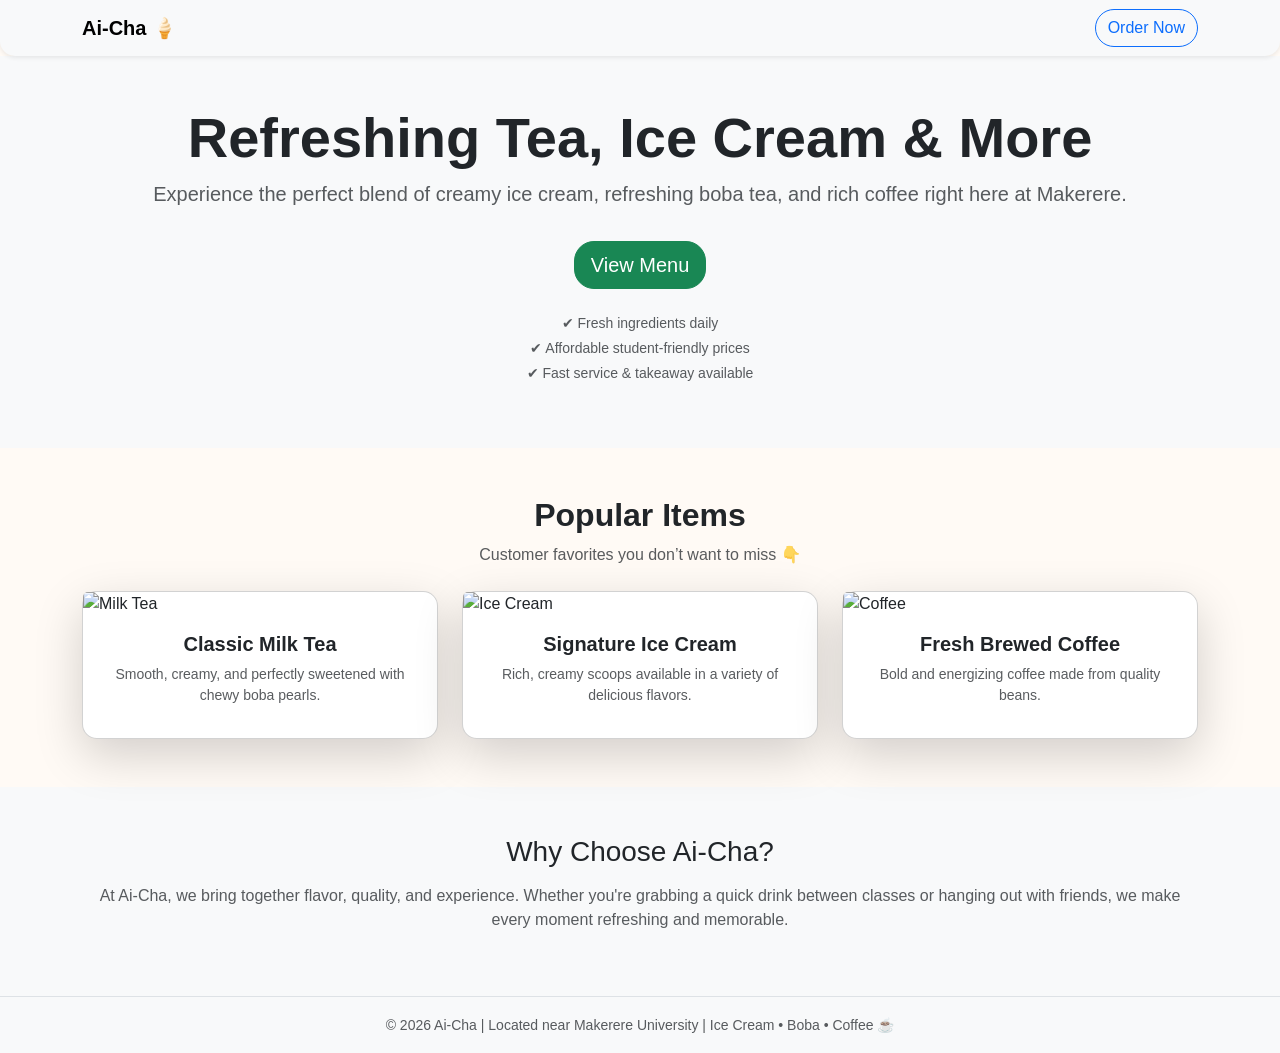
==== index.html @ c7e7890a "Update index.html added more information" ====
<!DOCTYPE html>
<html lang="en">
<head>
    <meta charset="UTF-8">
    <meta name="viewport" content="width=device-width, initial-scale=1.0">
    <title>Ai-Cha | Ice Cream • Boba • Coffee</title>

    <!-- Bootstrap CSS -->
    <link href="https://cdn.jsdelivr.net/npm/bootstrap@5.3.0/dist/css/bootstrap.min.css" rel="stylesheet">
    
    <!-- Custom CSS -->
    <link rel="stylesheet" href="css/styles.css">
</head>

<body>

<!-- Navbar -->
<nav class="navbar navbar-expand-lg navbar-light bg-light shadow-sm">
  <div class="container">
    <a class="navbar-brand fw-bold">Ai-Cha 🍦</a>
    <a href="menu.html" class="btn btn-outline-primary">Order Now</a>
  </div>
</nav>

<!-- Hero Section -->
<section class="text-center p-5 bg-light">
    <h1 class="display-4 fw-bold">Refreshing Tea, Ice Cream & More</h1>
    <p class="lead text-muted">
        Experience the perfect blend of creamy ice cream, refreshing boba tea, 
        and rich coffee right here at Makerere.
    </p>
    <a href="menu.html" class="btn btn-success btn-lg mt-3">View Menu</a>

    <!-- Extra Info -->
    <div class="mt-4 text-muted small">
        <p class="mb-1">✔ Fresh ingredients daily</p>
        <p class="mb-1">✔ Affordable student-friendly prices</p>
        <p>✔ Fast service & takeaway available</p>
    </div>
</section>

<!-- Featured Section -->
<section class="container py-5">
    <h2 class="text-center mb-2">Popular Items</h2>
    <p class="text-center text-muted mb-4">
        Customer favorites you don’t want to miss 👇
    </p>

    <div class="row g-4">

        <!-- Milk Tea -->
        <div class="col-md-4">
            <div class="card shadow-lg h-100">
                <img src="" class="card-img-top" alt="Milk Tea">
                <div class="card-body text-center">
                    <h5 class="fw-bold">Classic Milk Tea</h5>
                    <p class="text-muted small">
                        Smooth, creamy, and perfectly sweetened with chewy boba pearls.
                    </p>
                </div>
            </div>
        </div>

        <!-- Ice Cream -->
        <div class="col-md-4">
            <div class="card shadow-lg h-100">
                <img src="" class="card-img-top" alt="Ice Cream">
                <div class="card-body text-center">
                    <h5 class="fw-bold">Signature Ice Cream</h5>
                    <p class="text-muted small">
                        Rich, creamy scoops available in a variety of delicious flavors.
                    </p>
                </div>
            </div>
        </div>

        <!-- Coffee (NEW but keeps structure intact) -->
        <div class="col-md-4">
            <div class="card shadow-lg h-100">
                <img src="" class="card-img-top" alt="Coffee">
                <div class="card-body text-center">
                    <h5 class="fw-bold">Fresh Brewed Coffee</h5>
                    <p class="text-muted small">
                        Bold and energizing coffee made from quality beans.
                    </p>
                </div>
            </div>
        </div>

    </div>
</section>

<!-- About Section -->
<section class="bg-light py-5">
    <div class="container text-center">
        <h3 class="mb-3">Why Choose Ai-Cha?</h3>
        <p class="text-muted">
            At Ai-Cha, we bring together flavor, quality, and experience. Whether you're 
            grabbing a quick drink between classes or hanging out with friends, we make 
            every moment refreshing and memorable.
        </p>
    </div>
</section>

<!-- Footer -->
<footer class="bg-light text-center py-3 border-top">
    <small class="text-muted">
        © 2026 Ai-Cha | Located near Makerere University | Ice Cream • Boba • Coffee ☕
    </small>
</footer>

</body>
</html>
---- css/styles.css ----
/* general */
body {
    font-family: 'Segoe UI', sans-serif;
    background-color: #fffaf5;
}

/* navbar */
.navbar {
    border-radius: 0 0 15px 15px;
}

/* cards */
.card {
    border-radius: 15px;
    transition: transform 0.2s ease;
}

.card:hover {
    transform: scale(1.05);
}

/* buttons */
.btn {
    border-radius: 20px;
}

/* headings */
h1, h2 {
    font-weight: bold;
}

/* cart list */
.list-group-item {
    border-radius: 10px;
    margin-bottom: 10px;
}
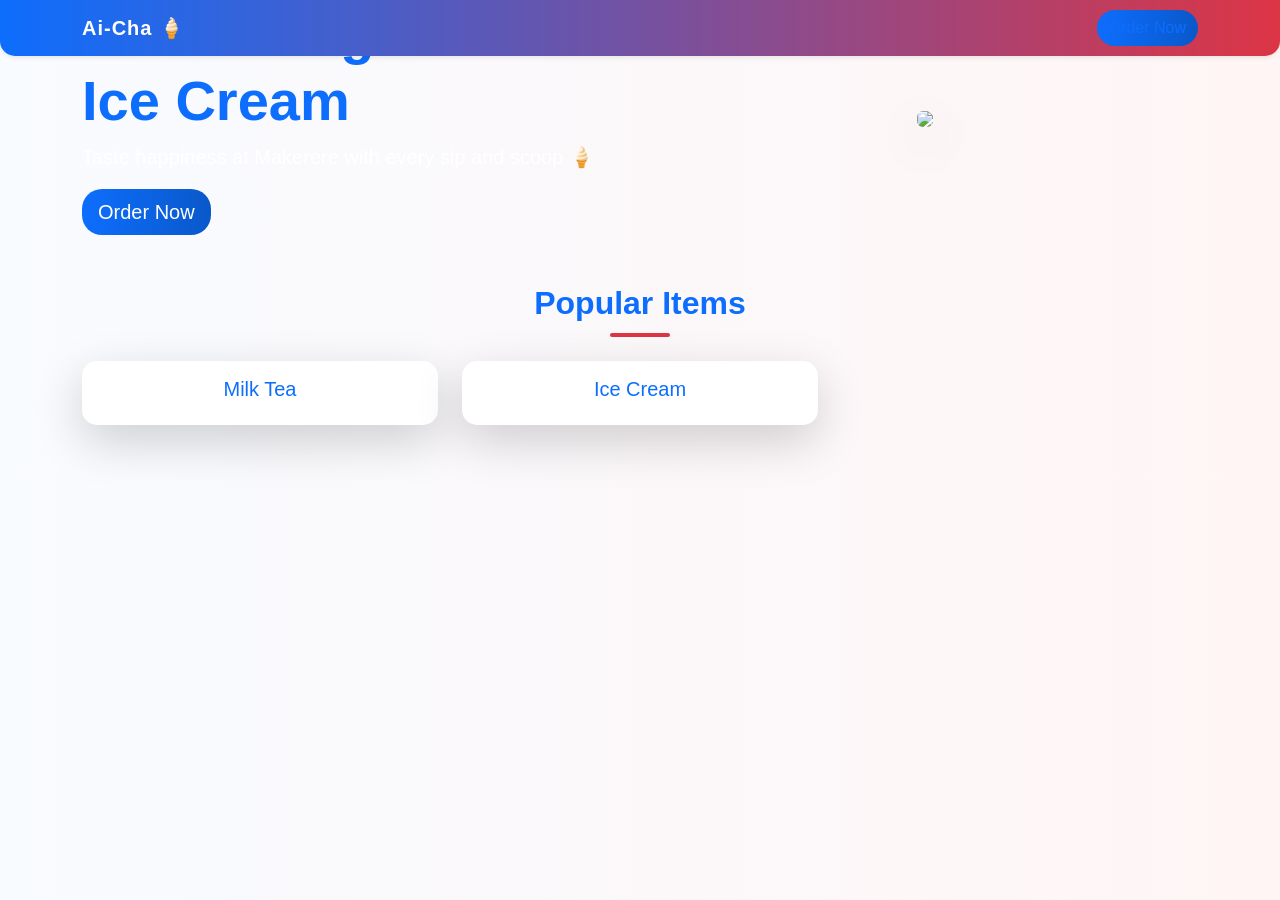
==== commit d948bb58: "I edited the styling of the hero section" ====
--- a/index.html
+++ b/index.html
@@ -3,86 +3,64 @@
 <head>
     <meta charset="UTF-8">
     <meta name="viewport" content="width=device-width, initial-scale=1.0">
-    <title>Ai-Cha | Ice Cream • Boba • Coffee</title>
+    <title>Ai-Cha</title>
 
-    <!-- Bootstrap CSS -->
-    <link href="https://cdn.jsdelivr.net/npm/bootstrap@5.3.0/dist/css/bootstrap.min.css" rel="stylesheet">
-    
-    <!-- Custom CSS -->
-    <link rel="stylesheet" href="css/styles.css">
+<link href="https://cdn.jsdelivr.net/npm/bootstrap@5.3.0/dist/css/bootstrap.min.css" rel="stylesheet">
+<link rel="stylesheet" href="css/styles.css">
 </head>
 
 <body>
 
-<!-- Navbar -->
-<nav class="navbar navbar-expand-lg navbar-light bg-light shadow-sm">
+<!-- navbar -->
+<nav class="navbar navbar-expand-lg navbar-light bg-light shadow-sm fixed-top">
   <div class="container">
     <a class="navbar-brand fw-bold">Ai-Cha 🍦</a>
-    <a href="menu.html" class="btn btn-outline-primary">Order Now</a>
+    <a href="menu.html" class="btn btn-primary">Order Now</a>
   </div>
 </nav>
 
-<!-- Hero Section -->
-<section class="text-center p-5 bg-light">
-    <h1 class="display-4 fw-bold">Refreshing Tea, Ice Cream & More</h1>
-    <p class="lead text-muted">
-        Experience the perfect blend of creamy ice cream, refreshing boba tea, 
-        and rich coffee right here at Makerere.
-    </p>
-    <a href="menu.html" class="btn btn-success btn-lg mt-3">View Menu</a>
+<!-- hero Section -->
+<section class="hero d-flex align-items-center">
+    <div class="container">
+        <div class="row align-items-center">
 
-    <!-- Extra Info -->
-    <div class="mt-4 text-muted small">
-        <p class="mb-1">✔ Fresh ingredients daily</p>
-        <p class="mb-1">✔ Affordable student-friendly prices</p>
-        <p>✔ Fast service & takeaway available</p>
+            <!-- Text -->
+            <div class="col-md-6 text-white">
+                <h1 class="display-4 fw-bold">Refreshing Tea & Ice Cream</h1>
+                <p class="lead">Taste happiness at Makerere with every sip and scoop 🍦</p>
+
+                <a href="menu.html" class="btn btn-success btn-lg me-2">Order Now</a>
+                <a href="menu.html" class="btn btn-outline-light btn-lg">View Menu</a>
+            </div>
+
+            <!-- Image -->
+            <div class="col-md-6 text-center">
+                <img src="images/tea.jpg" class="img-fluid rounded shadow-lg">
+            </div>
+
+        </div>
     </div>
 </section>
 
-<!-- Featured Section -->
+<!-- featured -->
 <section class="container py-5">
-    <h2 class="text-center mb-2">Popular Items</h2>
-    <p class="text-center text-muted mb-4">
-        Customer favorites you don’t want to miss 👇
-    </p>
+    <h2 class="text-center mb-4">Popular Items</h2>
+    <div class="row">
 
-    <div class="row g-4">
-
-        <!-- Milk Tea -->
         <div class="col-md-4">
-            <div class="card shadow-lg h-100">
-                <img src="" class="card-img-top" alt="Milk Tea">
+            <div class="card shadow-lg">
+                <img src="" class="card-img-top">
                 <div class="card-body text-center">
-                    <h5 class="fw-bold">Classic Milk Tea</h5>
-                    <p class="text-muted small">
-                        Smooth, creamy, and perfectly sweetened with chewy boba pearls.
-                    </p>
+                    <h5>Milk Tea</h5>
                 </div>
             </div>
         </div>
 
-        <!-- Ice Cream -->
         <div class="col-md-4">
-            <div class="card shadow-lg h-100">
-                <img src="" class="card-img-top" alt="Ice Cream">
+            <div class="card shadow-lg">
+                <img src="" class="card-img-top">
                 <div class="card-body text-center">
-                    <h5 class="fw-bold">Signature Ice Cream</h5>
-                    <p class="text-muted small">
-                        Rich, creamy scoops available in a variety of delicious flavors.
-                    </p>
-                </div>
-            </div>
-        </div>
-
-        <!-- Coffee (NEW but keeps structure intact) -->
-        <div class="col-md-4">
-            <div class="card shadow-lg h-100">
-                <img src="" class="card-img-top" alt="Coffee">
-                <div class="card-body text-center">
-                    <h5 class="fw-bold">Fresh Brewed Coffee</h5>
-                    <p class="text-muted small">
-                        Bold and energizing coffee made from quality beans.
-                    </p>
+                    <h5>Ice Cream</h5>
                 </div>
             </div>
         </div>
@@ -90,24 +68,5 @@
     </div>
 </section>
 
-<!-- About Section -->
-<section class="bg-light py-5">
-    <div class="container text-center">
-        <h3 class="mb-3">Why Choose Ai-Cha?</h3>
-        <p class="text-muted">
-            At Ai-Cha, we bring together flavor, quality, and experience. Whether you're 
-            grabbing a quick drink between classes or hanging out with friends, we make 
-            every moment refreshing and memorable.
-        </p>
-    </div>
-</section>
-
-<!-- Footer -->
-<footer class="bg-light text-center py-3 border-top">
-    <small class="text-muted">
-        © 2026 Ai-Cha | Located near Makerere University | Ice Cream • Boba • Coffee ☕
-    </small>
-</footer>
-
 </body>
-</html>
+</html>
--- a/css/styles.css
+++ b/css/styles.css
@@ -1,36 +1,131 @@
-/* general */
+/*  GENERAL */
 body {
     font-family: 'Segoe UI', sans-serif;
-    background-color: #fffaf5;
+    background: linear-gradient(to right, #f8fbff, #fff5f5);
+    color: #333;
 }
 
-/* navbar */
+/*  NAVBAR */
 .navbar {
     border-radius: 0 0 15px 15px;
+    background: linear-gradient(90deg, #0d6efd, #dc3545); /* blue → red */
 }
 
-/* cards */
+.navbar .navbar-brand {
+    color: white !important;
+    font-weight: bold;
+    letter-spacing: 1px;
+}
+
+.navbar .btn {
+    background-color: white;
+    color: #0d6efd;
+    border: none;
+    font-weight: 500;
+}
+
+.navbar .btn:hover {
+    background-color: #f1f1f1;
+}
+
+/* HERO SECTION  */
+section.bg-light {
+    background: linear-gradient(135deg, #e7f1ff, #ffe7e7) !important;
+    border-radius: 15px;
+}
+
+/* CARDS */
 .card {
     border-radius: 15px;
-    transition: transform 0.2s ease;
+    border: none;
+    transition: transform 0.25s ease, box-shadow 0.25s ease;
 }
 
 .card:hover {
     transform: scale(1.05);
+    box-shadow: 0 10px 25px rgba(0, 0, 0, 0.15);
 }
 
-/* buttons */
+/* Card titles */
+.card h5 {
+    color: #0d6efd; /* blue */
+}
+
+/* BUTTONS*/
 .btn {
     border-radius: 20px;
+    transition: all 0.3s ease;
 }
 
-/* headings */
-h1, h2 {
+/* Primary buttons (blue) */
+.btn-primary, .btn-success {
+    background: linear-gradient(90deg, #0d6efd, #0a58ca);
+    border: none;
+    color: white;
+}
+
+.btn-primary:hover, .btn-success:hover {
+    background: linear-gradient(90deg, #0a58ca, #084298);
+}
+
+/* Danger buttons (red) */
+.btn-danger {
+    background: linear-gradient(90deg, #dc3545, #b02a37);
+    border: none;
+}
+
+.btn-danger:hover {
+    background: linear-gradient(90deg, #b02a37, #842029);
+}
+
+/*  HEADINGS */
+h1, h2, h4 {
+    font-weight: bold;
+    color: #0d6efd; /* blue theme */
+}
+
+/* Accent underline for headings */
+h2::after {
+    content: "";
+    display: block;
+    width: 60px;
+    height: 4px;
+    background: #dc3545; /* red accent */
+    margin: 10px auto;
+    border-radius: 5px;
+}
+
+/* CART LIST */
+.list-group-item {
+    border-radius: 10px;
+    margin-bottom: 10px;
+    border: none;
+    background-color: #ffffff;
+    box-shadow: 0 3px 10px rgba(0,0,0,0.05);
+}
+
+/*TOTAL PRICE (cart page) */
+#total-price {
+    color: #dc3545; /* red for emphasis */
     font-weight: bold;
 }
 
-/* cart list */
-.list-group-item {
-    border-radius: 10px;
-    margin-bottom: 10px;
-}+/*  FOOTER */
+footer {
+    background: linear-gradient(90deg, #0d6efd, #dc3545);
+    color: white;
+}
+
+footer small {
+    color: white;
+}
+
+/* SMALL ANIMATIONS */
+button:hover {
+    transform: translateY(-2px);
+}
+
+/* Smooth transitions */
+* {
+    transition: all 0.2s ease-in-out;
+}
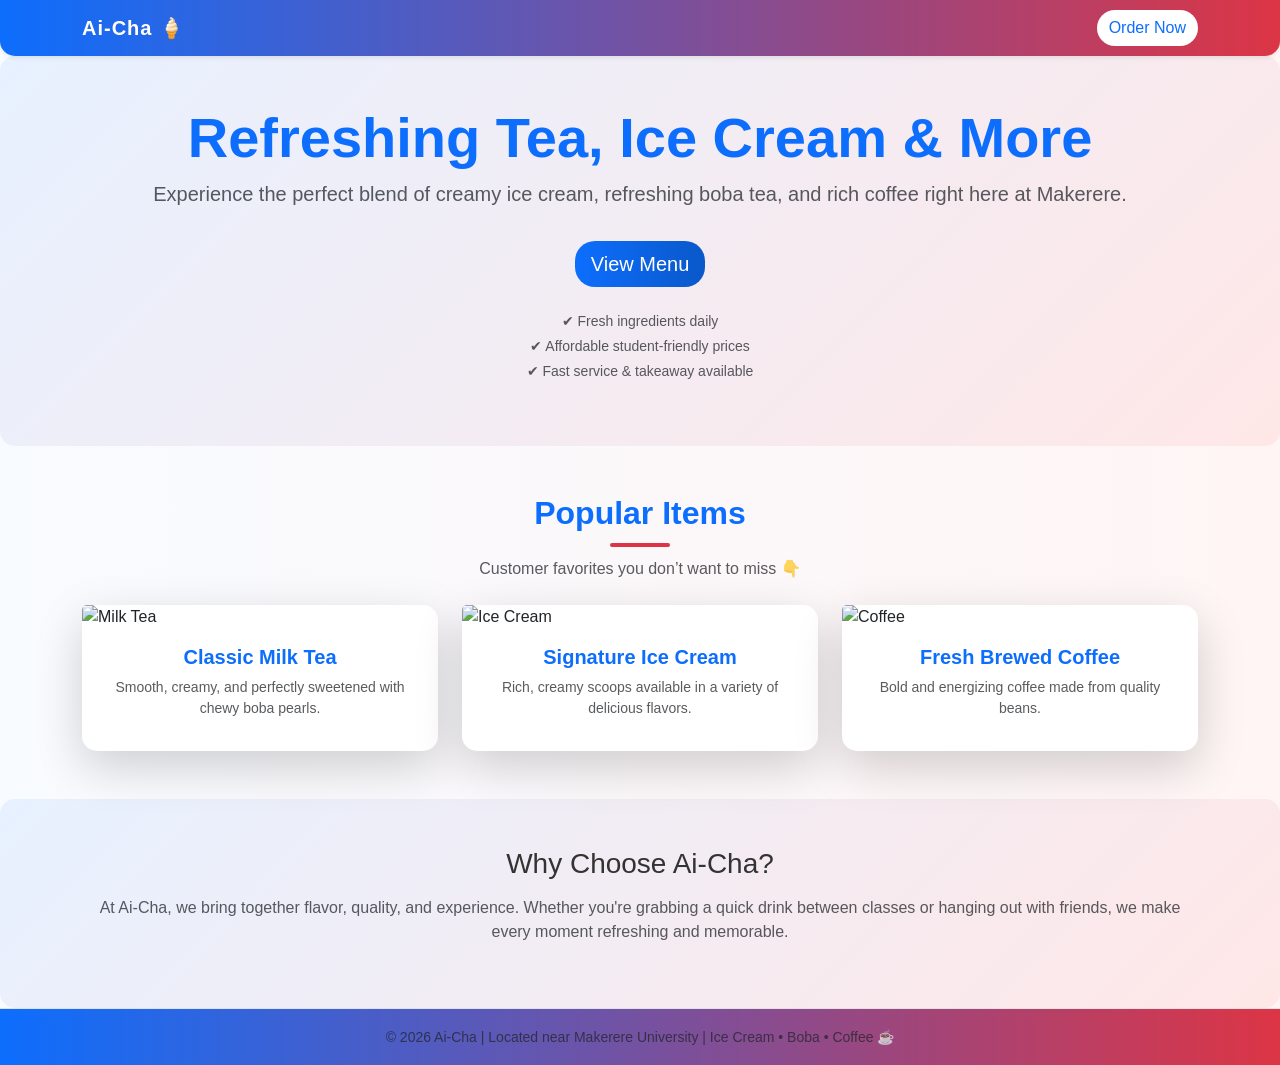
==== commit a376ed6e: "Merge pull request #4 from Greenbridge-Classes/praise Praise" ====
--- a/index.html
+++ b/index.html
@@ -3,64 +3,86 @@
 <head>
     <meta charset="UTF-8">
     <meta name="viewport" content="width=device-width, initial-scale=1.0">
-    <title>Ai-Cha</title>
+    <title>Ai-Cha | Ice Cream • Boba • Coffee</title>
 
-<link href="https://cdn.jsdelivr.net/npm/bootstrap@5.3.0/dist/css/bootstrap.min.css" rel="stylesheet">
-<link rel="stylesheet" href="css/styles.css">
+    <!-- Bootstrap CSS -->
+    <link href="https://cdn.jsdelivr.net/npm/bootstrap@5.3.0/dist/css/bootstrap.min.css" rel="stylesheet">
+    
+    <!-- Custom CSS -->
+    <link rel="stylesheet" href="css/styles.css">
 </head>
 
 <body>
 
-<!-- navbar -->
-<nav class="navbar navbar-expand-lg navbar-light bg-light shadow-sm fixed-top">
+<!-- Navbar -->
+<nav class="navbar navbar-expand-lg navbar-light bg-light shadow-sm">
   <div class="container">
     <a class="navbar-brand fw-bold">Ai-Cha 🍦</a>
-    <a href="menu.html" class="btn btn-primary">Order Now</a>
+    <a href="menu.html" class="btn btn-outline-primary">Order Now</a>
   </div>
 </nav>
 
-<!-- hero Section -->
-<section class="hero d-flex align-items-center">
-    <div class="container">
-        <div class="row align-items-center">
+<!-- Hero Section -->
+<section class="text-center p-5 bg-light">
+    <h1 class="display-4 fw-bold">Refreshing Tea, Ice Cream & More</h1>
+    <p class="lead text-muted">
+        Experience the perfect blend of creamy ice cream, refreshing boba tea, 
+        and rich coffee right here at Makerere.
+    </p>
+    <a href="menu.html" class="btn btn-success btn-lg mt-3">View Menu</a>
 
-            <!-- Text -->
-            <div class="col-md-6 text-white">
-                <h1 class="display-4 fw-bold">Refreshing Tea & Ice Cream</h1>
-                <p class="lead">Taste happiness at Makerere with every sip and scoop 🍦</p>
-
-                <a href="menu.html" class="btn btn-success btn-lg me-2">Order Now</a>
-                <a href="menu.html" class="btn btn-outline-light btn-lg">View Menu</a>
-            </div>
-
-            <!-- Image -->
-            <div class="col-md-6 text-center">
-                <img src="images/tea.jpg" class="img-fluid rounded shadow-lg">
-            </div>
-
-        </div>
+    <!-- Extra Info -->
+    <div class="mt-4 text-muted small">
+        <p class="mb-1">✔ Fresh ingredients daily</p>
+        <p class="mb-1">✔ Affordable student-friendly prices</p>
+        <p>✔ Fast service & takeaway available</p>
     </div>
 </section>
 
-<!-- featured -->
+<!-- Featured Section -->
 <section class="container py-5">
-    <h2 class="text-center mb-4">Popular Items</h2>
-    <div class="row">
+    <h2 class="text-center mb-2">Popular Items</h2>
+    <p class="text-center text-muted mb-4">
+        Customer favorites you don’t want to miss 👇
+    </p>
 
+    <div class="row g-4">
+
+        <!-- Milk Tea -->
         <div class="col-md-4">
-            <div class="card shadow-lg">
-                <img src="" class="card-img-top">
+            <div class="card shadow-lg h-100">
+                <img src="" class="card-img-top" alt="Milk Tea">
                 <div class="card-body text-center">
-                    <h5>Milk Tea</h5>
+                    <h5 class="fw-bold">Classic Milk Tea</h5>
+                    <p class="text-muted small">
+                        Smooth, creamy, and perfectly sweetened with chewy boba pearls.
+                    </p>
                 </div>
             </div>
         </div>
 
+        <!-- Ice Cream -->
         <div class="col-md-4">
-            <div class="card shadow-lg">
-                <img src="" class="card-img-top">
+            <div class="card shadow-lg h-100">
+                <img src="" class="card-img-top" alt="Ice Cream">
                 <div class="card-body text-center">
-                    <h5>Ice Cream</h5>
+                    <h5 class="fw-bold">Signature Ice Cream</h5>
+                    <p class="text-muted small">
+                        Rich, creamy scoops available in a variety of delicious flavors.
+                    </p>
+                </div>
+            </div>
+        </div>
+
+        <!-- Coffee (NEW but keeps structure intact) -->
+        <div class="col-md-4">
+            <div class="card shadow-lg h-100">
+                <img src="" class="card-img-top" alt="Coffee">
+                <div class="card-body text-center">
+                    <h5 class="fw-bold">Fresh Brewed Coffee</h5>
+                    <p class="text-muted small">
+                        Bold and energizing coffee made from quality beans.
+                    </p>
                 </div>
             </div>
         </div>
@@ -68,5 +90,24 @@
     </div>
 </section>
 
+<!-- About Section -->
+<section class="bg-light py-5">
+    <div class="container text-center">
+        <h3 class="mb-3">Why Choose Ai-Cha?</h3>
+        <p class="text-muted">
+            At Ai-Cha, we bring together flavor, quality, and experience. Whether you're 
+            grabbing a quick drink between classes or hanging out with friends, we make 
+            every moment refreshing and memorable.
+        </p>
+    </div>
+</section>
+
+<!-- Footer -->
+<footer class="bg-light text-center py-3 border-top">
+    <small class="text-muted">
+        © 2026 Ai-Cha | Located near Makerere University | Ice Cream • Boba • Coffee ☕
+    </small>
+</footer>
+
 </body>
-</html>+</html>
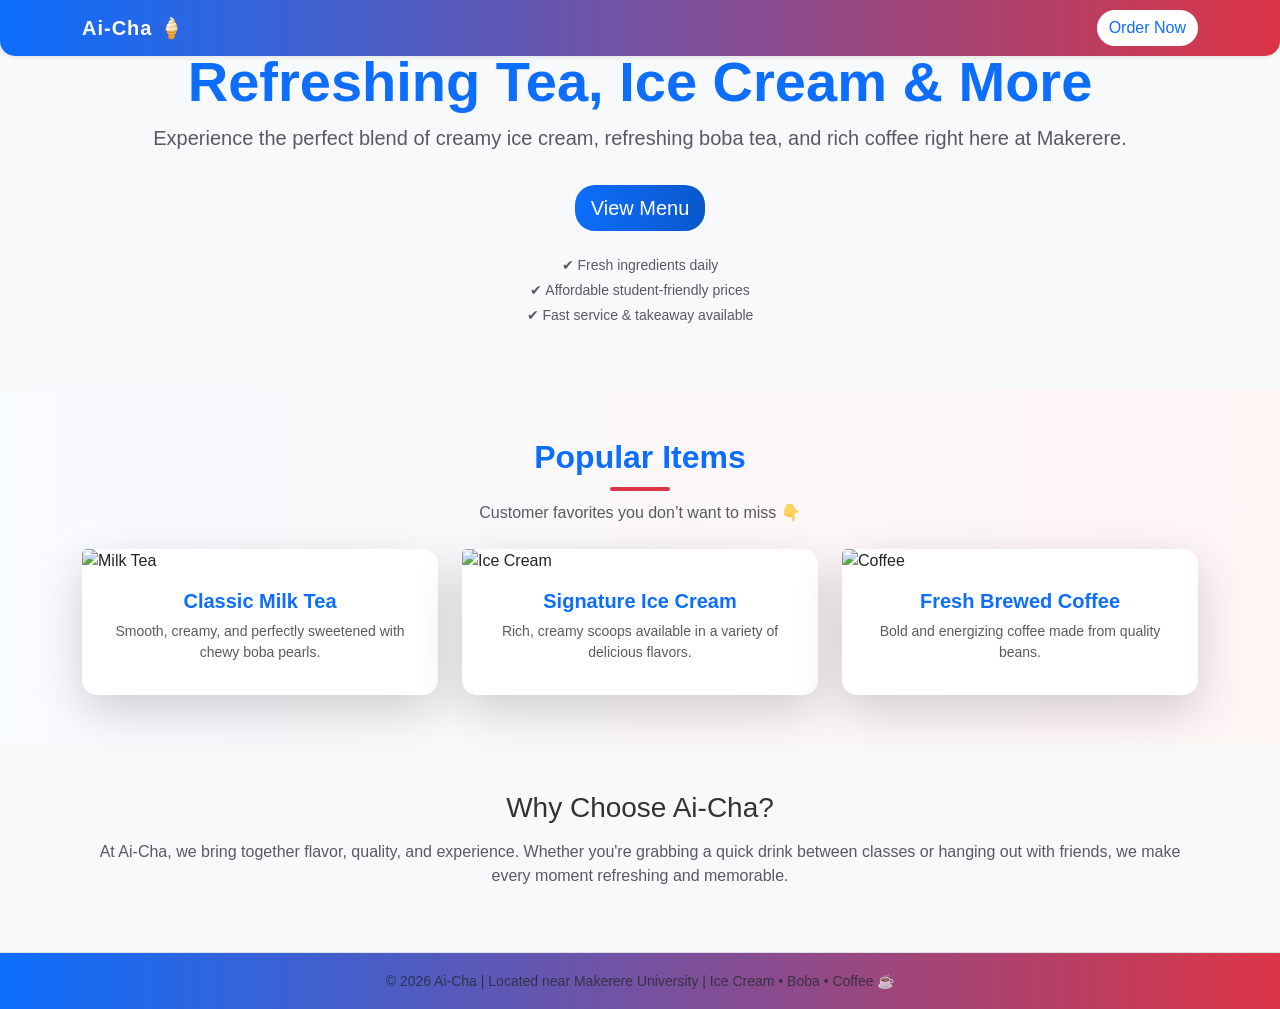
==== commit 89fa057e: "I added Esther's changes" ====
--- a/index.html
+++ b/index.html
@@ -14,8 +14,8 @@
 
 <body>
 
-<!-- Navbar -->
-<nav class="navbar navbar-expand-lg navbar-light bg-light shadow-sm">
+<!-- navbar -->
+<nav class="navbar navbar-expand-lg navbar-light bg-light shadow-sm fixed-top">
   <div class="container">
     <a class="navbar-brand fw-bold">Ai-Cha 🍦</a>
     <a href="menu.html" class="btn btn-outline-primary">Order Now</a>
--- a/css/styles.css
+++ b/css/styles.css
@@ -28,11 +28,13 @@
     background-color: #f1f1f1;
 }
 
-/* HERO SECTION  */
-section.bg-light {
-    background: linear-gradient(135deg, #e7f1ff, #ffe7e7) !important;
-    border-radius: 15px;
+/* hero section */
+.hero {
+    min-height: 90vh;
+    background: linear-gradient(to right, #ff9a9e, #fad0c4);
+    padding: 50px 0;
 }
+
 
 /* CARDS */
 .card {
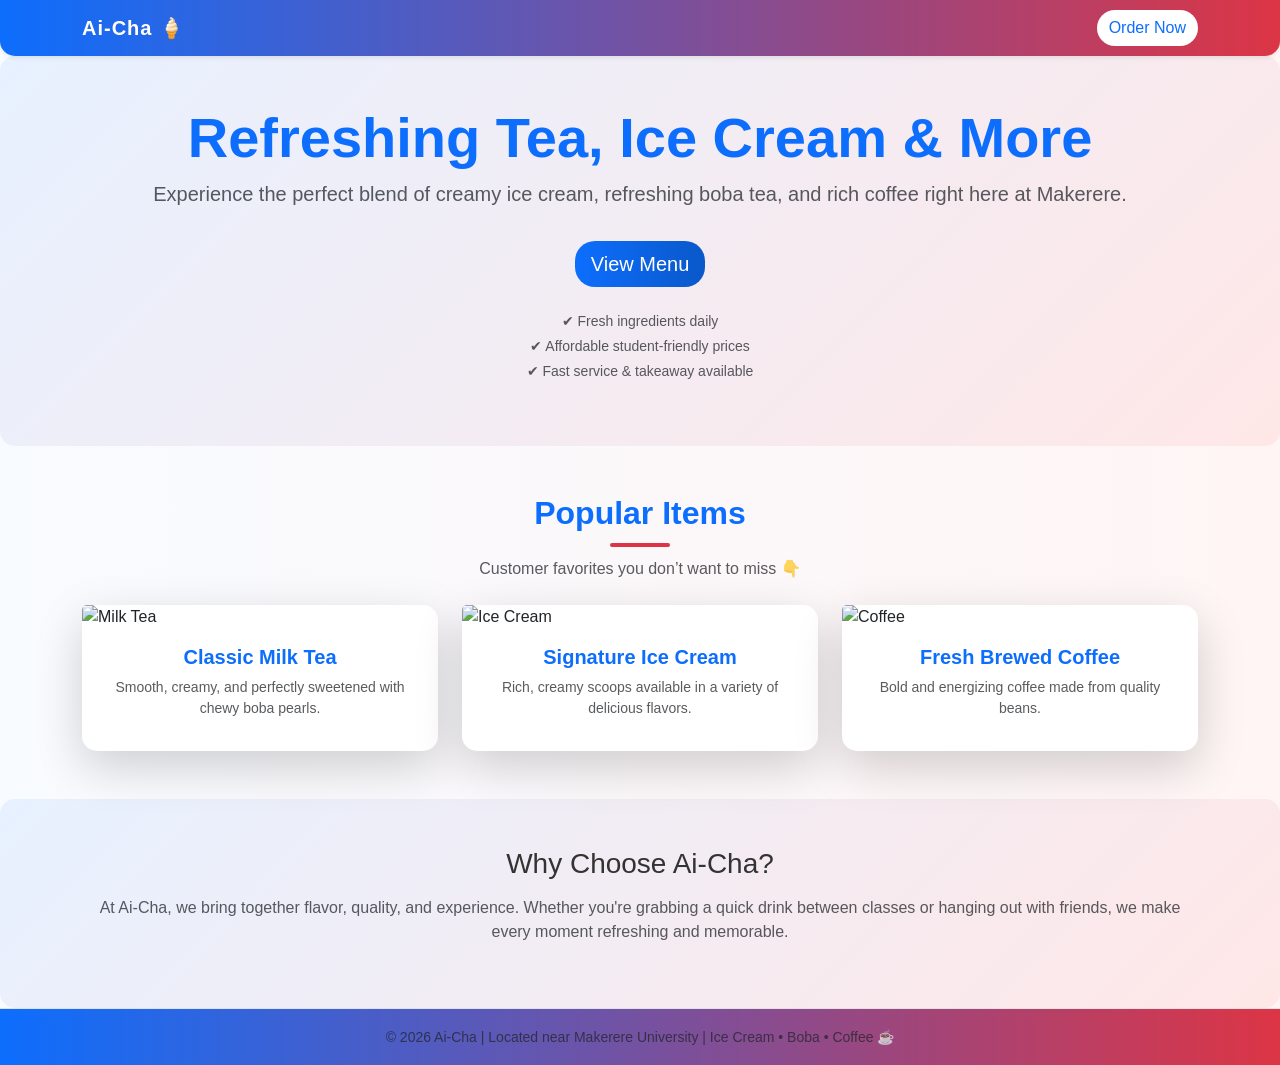
==== commit 54bc62c6: "Merge branch 'main' into SAM-1" ====
--- a/index.html
+++ b/index.html
@@ -14,8 +14,8 @@
 
 <body>
 
-<!-- navbar -->
-<nav class="navbar navbar-expand-lg navbar-light bg-light shadow-sm fixed-top">
+<!-- Navbar -->
+<nav class="navbar navbar-expand-lg navbar-light bg-light shadow-sm">
   <div class="container">
     <a class="navbar-brand fw-bold">Ai-Cha 🍦</a>
     <a href="menu.html" class="btn btn-outline-primary">Order Now</a>
--- a/css/styles.css
+++ b/css/styles.css
@@ -28,13 +28,11 @@
     background-color: #f1f1f1;
 }
 
-/* hero section */
-.hero {
-    min-height: 90vh;
-    background: linear-gradient(to right, #ff9a9e, #fad0c4);
-    padding: 50px 0;
+/* HERO SECTION  */
+section.bg-light {
+    background: linear-gradient(135deg, #e7f1ff, #ffe7e7) !important;
+    border-radius: 15px;
 }
-
 
 /* CARDS */
 .card {
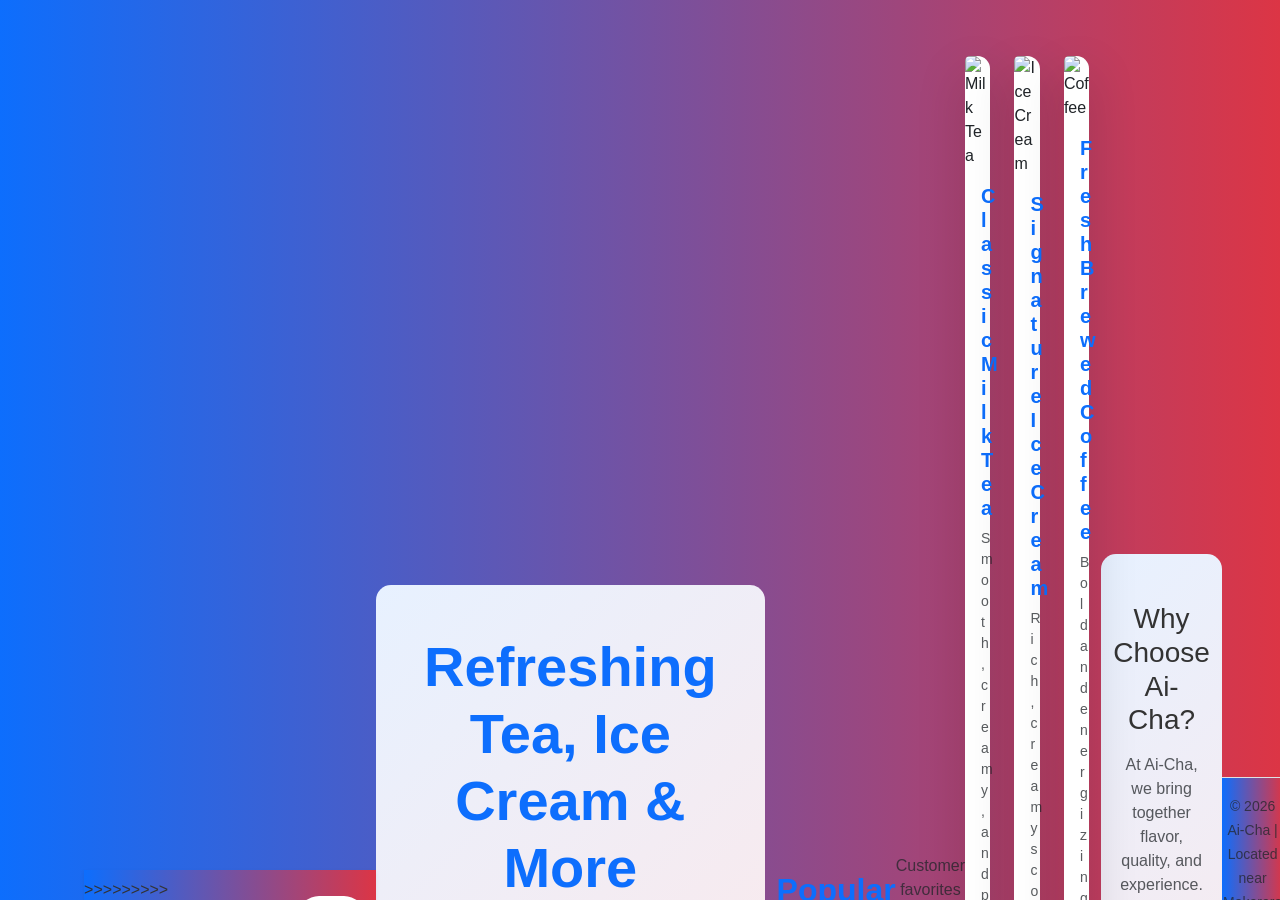
==== commit 27529a9a: "Complete merge and finalize website improvements" ====
--- a/index.html
+++ b/index.html
@@ -14,8 +14,13 @@
 
 <body>
 
+<<<<<<<<< Temporary merge branch 1
+<!-- navbar -->
+<nav class="navbar navbar-expand-lg navbar-light bg-light shadow-sm fixed-top">
+=========
 <!-- Navbar -->
 <nav class="navbar navbar-expand-lg navbar-light bg-light shadow-sm">
+>>>>>>>>> Temporary merge branch 2
   <div class="container">
     <a class="navbar-brand fw-bold">Ai-Cha 🍦</a>
     <a href="menu.html" class="btn btn-outline-primary">Order Now</a>
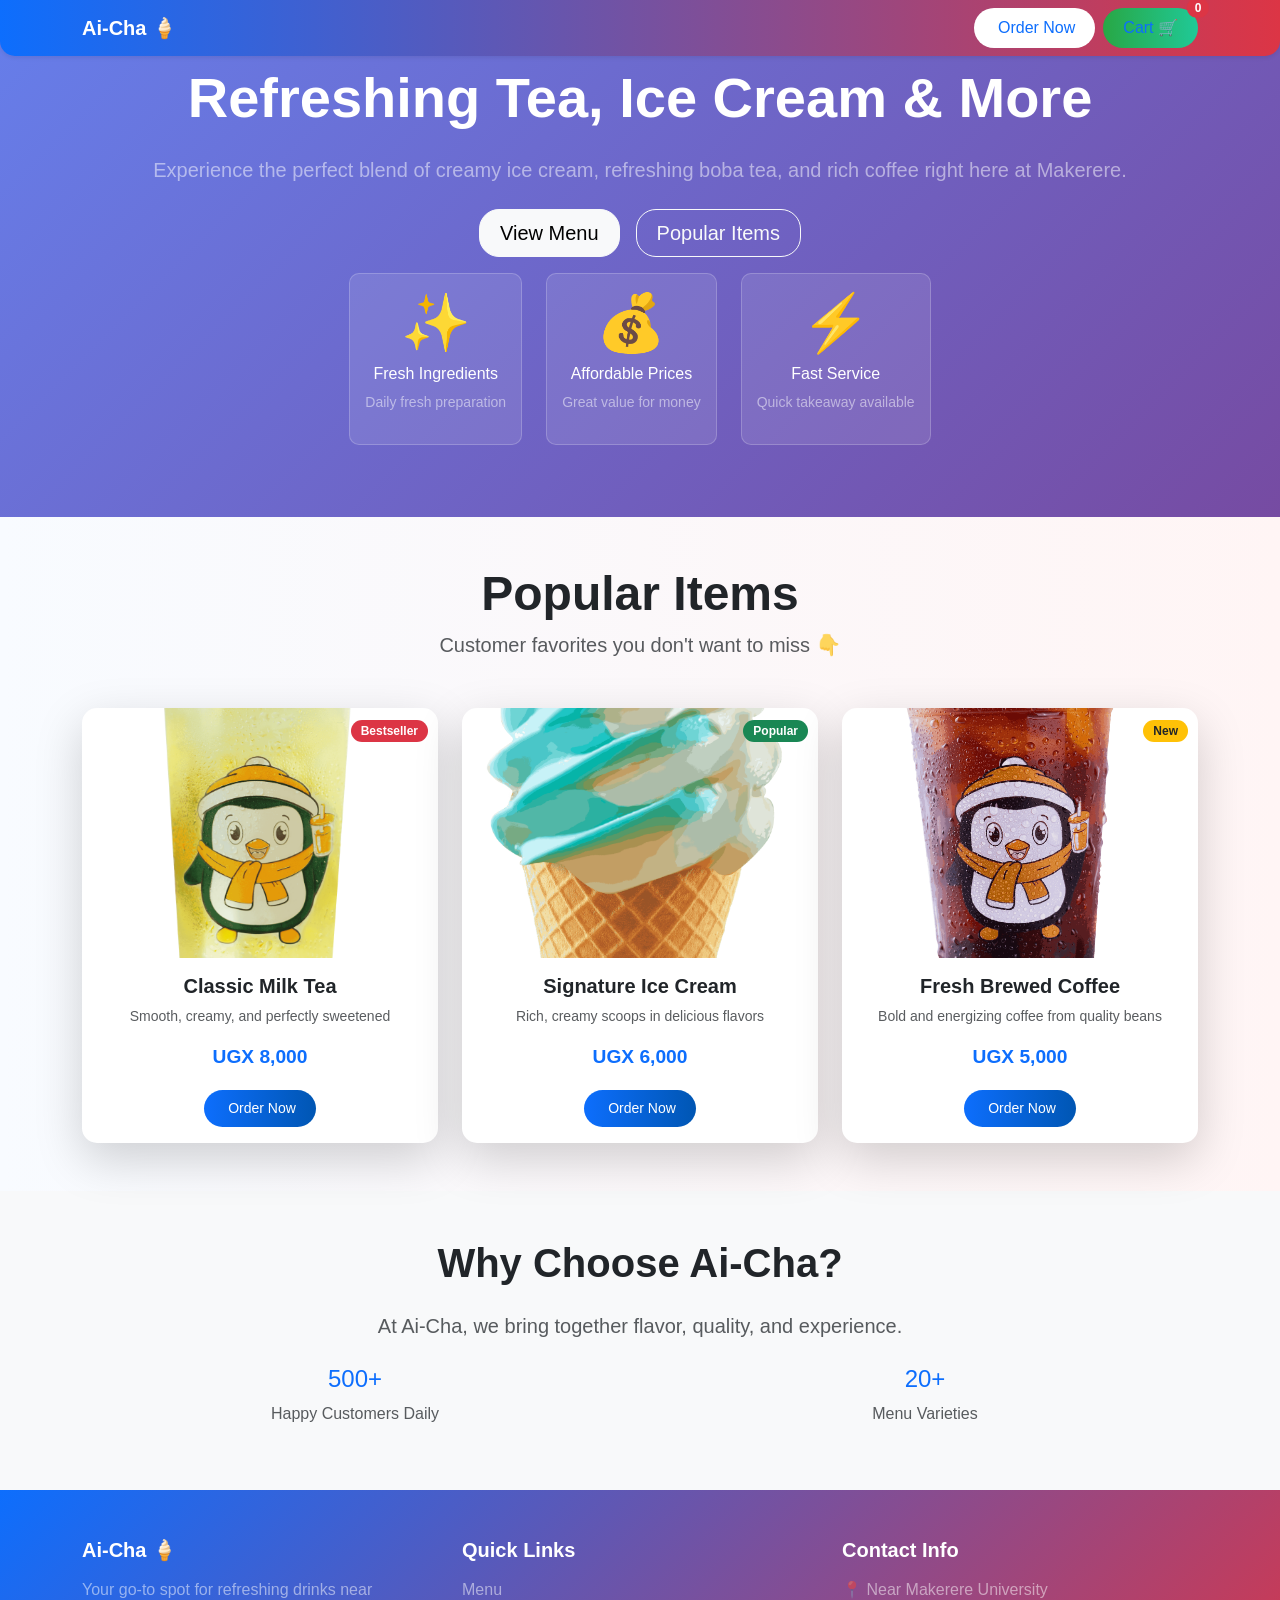
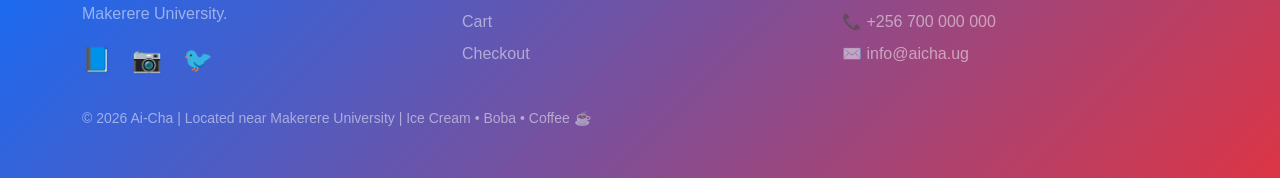
==== commit 82b236ce: "Enhanced Ai-Cha website with improved UI and functionality" ====
--- a/index.html
+++ b/index.html
@@ -3,116 +3,191 @@
 <head>
     <meta charset="UTF-8">
     <meta name="viewport" content="width=device-width, initial-scale=1.0">
-    <title>Ai-Cha | Ice Cream • Boba • Coffee</title>
+    <title>Ai-Cha | Uganda</title>
 
-    <!-- Bootstrap CSS -->
     <link href="https://cdn.jsdelivr.net/npm/bootstrap@5.3.0/dist/css/bootstrap.min.css" rel="stylesheet">
-    
-    <!-- Custom CSS -->
     <link rel="stylesheet" href="css/styles.css">
 </head>
-
 <body>
-
-<<<<<<<<< Temporary merge branch 1
-<!-- navbar -->
+    
+<!-- navigation -->
 <nav class="navbar navbar-expand-lg navbar-light bg-light shadow-sm fixed-top">
-=========
-<!-- Navbar -->
-<nav class="navbar navbar-expand-lg navbar-light bg-light shadow-sm">
->>>>>>>>> Temporary merge branch 2
   <div class="container">
-    <a class="navbar-brand fw-bold">Ai-Cha 🍦</a>
-    <a href="menu.html" class="btn btn-outline-primary">Order Now</a>
+    <a href="index.html" class="navbar-brand fw-bold">Ai-Cha 🍦</a>
+    <div class="d-flex gap-2">
+      <a href="menu.html" class="btn btn-outline-primary">
+        <i class="fas fa-shopping-basket me-1"></i>Order Now
+      </a>
+      <a href="cart.html" class="btn btn-success position-relative">
+        Cart 🛒 
+        <span id="cart-count" class="position-absolute top-0 start-100 translate-middle badge rounded-pill bg-danger">0</span>
+      </a>
+    </div>
   </div>
 </nav>
 
-<!-- Hero Section -->
-<section class="text-center p-5 bg-light">
-    <h1 class="display-4 fw-bold">Refreshing Tea, Ice Cream & More</h1>
-    <p class="lead text-muted">
-        Experience the perfect blend of creamy ice cream, refreshing boba tea, 
-        and rich coffee right here at Makerere.
-    </p>
-    <a href="menu.html" class="btn btn-success btn-lg mt-3">View Menu</a>
-
-    <!-- Extra Info -->
-    <div class="mt-4 text-muted small">
-        <p class="mb-1">✔ Fresh ingredients daily</p>
-        <p class="mb-1">✔ Affordable student-friendly prices</p>
-        <p>✔ Fast service & takeaway available</p>
+<!-- hero section -->
+<section class="hero text-center mt-3 py-5">
+    <div class="container">
+        <h1 class="display-4 fw-bold text-white mb-4">Refreshing Tea, Ice Cream & More</h1>
+        <p class="lead text-white-50 mb-4">
+            Experience the perfect blend of creamy ice cream, refreshing boba tea, 
+            and rich coffee right here at Makerere.
+        </p>
+        <div class="d-flex gap-3 mb-3 justify-content-center flex-wrap">
+            <a href="menu.html" class="btn btn-light btn-lg">View Menu</a>
+            <a href="#featured" class="btn btn-outline-light btn-lg">Popular Items</a>
+        </div>
+        
+        <!-- feature highlights -->
+        <div class="d-flex gap-4 justify-content-center flex-wrap mb-4">
+            <div class="feature-item text-center">
+                <div class="display-4 mb-2">✨</div>
+                <h6 class="text-white">Fresh Ingredients</h6>
+                <p class="text-white-50 small">Daily fresh preparation</p>
+            </div>
+            <div class="feature-item text-center">
+                <div class="display-4 mb-2">💰</div>
+                <h6 class="text-white">Affordable Prices</h6>
+                <p class="text-white-50 small">Great value for money</p>
+            </div>
+            <div class="feature-item text-center">
+                <div class="display-4 mb-2">⚡</div>
+                <h6 class="text-white">Fast Service</h6>
+                <p class="text-white-50 small">Quick takeaway available</p>
+            </div>
+        </div>
     </div>
 </section>
 
-<!-- Featured Section -->
-<section class="container py-5">
-    <h2 class="text-center mb-2">Popular Items</h2>
-    <p class="text-center text-muted mb-4">
-        Customer favorites you don’t want to miss 👇
-    </p>
+<!-- featured products section -->
+<section id="featured" class="container py-5">
+    <div class="text-center mb-5">
+        <h2 class="display-5 fw-bold">Popular Items</h2>
+        <p class="lead text-muted mb-4">Customer favorites you don't want to miss 👇</p>
+    </div>
 
     <div class="row g-4">
-
-        <!-- Milk Tea -->
+        <!-- Item 1: Classic Milk Tea -->
         <div class="col-md-4">
-            <div class="card shadow-lg h-100">
-                <img src="" class="card-img-top" alt="Milk Tea">
+            <div class="card shadow-lg h-100 product-card">
+                <div class="card-img-wrapper">
+                    <img src="images/Milk and Original Tea Series/Ai-CHA ORIGINAL PEACH OOLONG.png" class="card-img-top" alt="Classic Milk Tea">
+                    <div class="card-overlay">
+                        <span class="badge bg-danger">Bestseller</span>
+                    </div>
+                </div>
                 <div class="card-body text-center">
                     <h5 class="fw-bold">Classic Milk Tea</h5>
-                    <p class="text-muted small">
-                        Smooth, creamy, and perfectly sweetened with chewy boba pearls.
-                    </p>
+                    <p class="text-muted small">Smooth, creamy, and perfectly sweetened</p>
+                    <div class="price-tag">UGX 8,000</div>
+                    <a href="menu.html" class="btn btn-primary btn-sm mt-2">
+                        <i class="fas fa-shopping-basket me-1"></i>Order Now
+                    </a>
                 </div>
             </div>
         </div>
 
-        <!-- Ice Cream -->
+        <!-- Item 2: Signature Ice Cream -->
         <div class="col-md-4">
-            <div class="card shadow-lg h-100">
-                <img src="" class="card-img-top" alt="Ice Cream">
+            <div class="card shadow-lg h-100 product-card">
+                <div class="card-img-wrapper">
+                    <img src="images/Ice Cream Cone Series/Ai-SCREAM SEASALT MIX VANILLA.png" class="card-img-top" alt="Signature Ice Cream">
+                    <div class="card-overlay">
+                        <span class="badge bg-success">Popular</span>
+                    </div>
+                </div>
                 <div class="card-body text-center">
                     <h5 class="fw-bold">Signature Ice Cream</h5>
-                    <p class="text-muted small">
-                        Rich, creamy scoops available in a variety of delicious flavors.
-                    </p>
+                    <p class="text-muted small">Rich, creamy scoops in delicious flavors</p>
+                    <div class="price-tag">UGX 6,000</div>
+                    <a href="menu.html" class="btn btn-primary btn-sm mt-2">
+                        <i class="fas fa-shopping-basket me-1"></i>Order Now
+                    </a>
                 </div>
             </div>
         </div>
 
-        <!-- Coffee (NEW but keeps structure intact) -->
+        <!-- Item 3: Fresh Brewed Coffee -->
         <div class="col-md-4">
-            <div class="card shadow-lg h-100">
-                <img src="" class="card-img-top" alt="Coffee">
+            <div class="card shadow-lg h-100 product-card">
+                <div class="card-img-wrapper">
+                    <img src="images/Coffee Series/Ai-CHA AMERICANO.png" class="card-img-top" alt="Fresh Brewed Coffee">
+                    <div class="card-overlay">
+                        <span class="badge bg-warning text-dark">New</span>
+                    </div>
+                </div>
                 <div class="card-body text-center">
                     <h5 class="fw-bold">Fresh Brewed Coffee</h5>
-                    <p class="text-muted small">
-                        Bold and energizing coffee made from quality beans.
-                    </p>
+                    <p class="text-muted small">Bold and energizing coffee from quality beans</p>
+                    <div class="price-tag">UGX 5,000</div>
+                    <a href="menu.html" class="btn btn-primary btn-sm mt-2">
+                        <i class="fas fa-shopping-basket me-1"></i>Order Now
+                    </a>
                 </div>
             </div>
         </div>
-
     </div>
 </section>
 
 <!-- About Section -->
 <section class="bg-light py-5">
     <div class="container text-center">
-        <h3 class="mb-3">Why Choose Ai-Cha?</h3>
-        <p class="text-muted">
-            At Ai-Cha, we bring together flavor, quality, and experience. Whether you're 
-            grabbing a quick drink between classes or hanging out with friends, we make 
-            every moment refreshing and memorable.
+        <h3 class="display-6 fw-bold mb-4">Why Choose Ai-Cha?</h3>
+        <p class="lead text-muted mb-4">
+            At Ai-Cha, we bring together flavor, quality, and experience.
         </p>
+        <div class="row">
+            <div class="col-md-6">
+                <h4 class="text-primary">500+</h4>
+                <p class="text-muted">Happy Customers Daily</p>
+            </div>
+            <div class="col-md-6">
+                <h4 class="text-primary">20+</h4>
+                <p class="text-muted">Menu Varieties</p>
+            </div>
+        </div>
     </div>
 </section>
 
-<!-- Footer -->
-<footer class="bg-light text-center py-3 border-top">
-    <small class="text-muted">
-        © 2026 Ai-Cha | Located near Makerere University | Ice Cream • Boba • Coffee ☕
-    </small>
+<!-- footer -->
+<footer class="footer-section text-white py-5">
+    <div class="container">
+        <div class="row">
+            <div class="col-lg-4 mb-4">
+                <h5 class="fw-bold mb-3">Ai-Cha 🍦</h5>
+                <p class="text-white-50">Your go-to spot for refreshing drinks near Makerere University.</p>
+                <div class="social-links mt-3">
+                    <a href="#" class="text-white me-3">📘</a>
+                    <a href="#" class="text-white me-3">📷</a>
+                    <a href="#" class="text-white">🐦</a>
+                </div>
+            </div>
+            <div class="col-lg-4 mb-4">
+                <h5 class="fw-bold mb-3">Quick Links</h5>
+                <ul class="list-unstyled">
+                    <li class="mb-2"><a href="menu.html" class="text-white-50">Menu</a></li>
+                    <li class="mb-2"><a href="cart.html" class="text-white-50">Cart</a></li>
+                    <li><a href="checkout.html" class="text-white-50">Checkout</a></li>
+                </ul>
+            </div>
+            <div class="col-lg-4 mb-4">
+                <h5 class="fw-bold mb-3">Contact Info</h5>
+                <p class="text-white-50 mb-2">📍 Near Makerere University</p>
+                <p class="text-white-50 mb-2">📞 +256 700 000 000</p>
+                <p class="text-white-50">✉️ info@aicha.ug</p>
+            </div>
+        </div>
+            <small class="text-white-50">
+                © 2026 Ai-Cha | Located near Makerere University | Ice Cream • Boba • Coffee ☕
+            </small>
+        </div>
+    </div>
 </footer>
 
+<!-- toast notification -->
+<div id="toast-container"></div>
+
+<script src="js/script.js"></script>
 </body>
 </html>
--- a/css/styles.css
+++ b/css/styles.css
@@ -1,131 +1,331 @@
-/*  GENERAL */
 body {
     font-family: 'Segoe UI', sans-serif;
     background: linear-gradient(to right, #f8fbff, #fff5f5);
-    color: #333;
-}
-
-/*  NAVBAR */
+    margin: 0;
+    padding: 0;
+}
+
+/* navigation bar */
 .navbar {
     border-radius: 0 0 15px 15px;
-    background: linear-gradient(90deg, #0d6efd, #dc3545); /* blue → red */
+    background: linear-gradient(90deg, #0d6efd, #dc3545);
+    box-shadow: 0 2px 10px rgba(0,0,0,0.1);
 }
 
 .navbar .navbar-brand {
     color: white !important;
     font-weight: bold;
-    letter-spacing: 1px;
 }
 
 .navbar .btn {
     background-color: white;
     color: #0d6efd;
     border: none;
-    font-weight: 500;
-}
-
-.navbar .btn:hover {
-    background-color: #f1f1f1;
-}
-
-/* HERO SECTION  */
-section.bg-light {
-    background: linear-gradient(135deg, #e7f1ff, #ffe7e7) !important;
-    border-radius: 15px;
-}
-
-/* CARDS */
+    border-radius: 20px;
+}
+
+/* HERO SECTIONS - Main headers for all pages */
+.hero, .menu-hero, .cart-hero, .checkout-hero {
+    background: linear-gradient(135deg, #667eea 0%, #764ba2 100%);
+    color: white;
+    padding: 100px 0 50px;
+    text-align: center;
+}
+
+.hero h1, .menu-hero h1, .cart-hero h1, .checkout-hero h1 {
+    font-weight: bold;
+    margin-bottom: 20px;
+}
+
+/* PRODUCT CARDS - Main content containers */
 .card {
     border-radius: 15px;
     border: none;
-    transition: transform 0.25s ease, box-shadow 0.25s ease;
+    box-shadow: 0 5px 15px rgba(0,0,0,0.1);
+    transition: transform 0.3s ease;
+    overflow: hidden;
 }
 
 .card:hover {
+    transform: translateY(-5px);
+    box-shadow: 0 10px 25px rgba(0,0,0,0.15);
+}
+
+/* IMAGE STYLING - Product images and overlays */
+.card-img-wrapper {
+    position: relative;
+    overflow: hidden;
+}
+
+.card-img-top {
+    height: 250px;
+    width: 100%;
+    object-fit: cover;
+    transition: transform 0.3s ease;
+}
+
+.card-img-top:hover {
     transform: scale(1.05);
-    box-shadow: 0 10px 25px rgba(0, 0, 0, 0.15);
-}
-
-/* Card titles */
-.card h5 {
-    color: #0d6efd; /* blue */
-}
-
-/* BUTTONS*/
+}
+
+/* BADGE OVERLAYS - Product status indicators */
+.card-overlay {
+    position: absolute;
+    top: 10px;
+    right: 10px;
+    z-index: 10;
+}
+
+.card-overlay .badge {
+    padding: 5px 10px;
+    font-size: 0.75rem;
+    font-weight: bold;
+    border-radius: 20px;
+}
+
+/* PRICING AND FEATURES */
+.price-tag {
+    font-size: 1.2rem;
+    font-weight: bold;
+    color: #0d6efd;
+    margin: 10px 0;
+}
+
+.feature-item {
+    background: rgba(255, 255, 255, 0.1);
+    border-radius: 10px;
+    padding: 15px;
+    transition: all 0.3s ease;
+    border: 1px solid rgba(255, 255, 255, 0.2);
+}
+
+.feature-item:hover {
+    background: rgba(255, 255, 255, 0.2);
+    transform: translateY(-3px);
+}
+
+/* QUANTITY CONTROLS - Product quantity selection */
+.quantity-controls {
+    display: flex;
+    align-items: center;
+    justify-content: center;
+    gap: 5px;
+    margin: 10px 0;
+}
+
+.quantity-controls button {
+    width: 30px;
+    height: 30px;
+    border-radius: 50%;
+    border: 1px solid #ddd;
+    background: white;
+    cursor: pointer;
+}
+
+.quantity {
+    min-width: 20px;
+    text-align: center;
+    font-weight: bold;
+}
+
+/* Search and Filter Controls */
+.search-box {
+    max-width: 600px;
+    margin: 20px auto;
+}
+
+.search-box input {
+    border-radius: 25px;
+    padding: 12px 20px;
+    border: none;
+    box-shadow: 0 5px 15px rgba(0,0,0,0.1);
+}
+
+.category-filters {
+    display: flex;
+    justify-content: center;
+    flex-wrap: wrap;
+    gap: 10px;
+    margin: 20px 0;
+}
+
+.category-filters button {
+    border-radius: 20px;
+    padding: 8px 16px;
+    border: 1px solid rgba(255, 255, 255, 0.3);
+    background: rgba(255, 255, 255, 0.1);
+    color: white;
+    transition: all 0.3s ease;
+}
+
+.category-filters button:hover,
+.category-filters button.active {
+    background: rgba(255, 255, 255, 0.3);
+    transform: translateY(-2px);
+}
+
+/* Cart and Order Styling */
+.cart-items-list {
+    max-height: 400px;
+    overflow-y: auto;
+}
+
+.cart-item {
+    border-bottom: 1px solid #eee;
+    padding: 15px 0;
+}
+
+.cart-item:last-child {
+    border-bottom: none;
+}
+
+.order-summary {
+    background: #f8f9fa;
+    border-radius: 15px;
+    padding: 20px;
+}
+
+.price-breakdown {
+    border-bottom: 1px solid #dee2e6;
+    padding-bottom: 15px;
+    margin-bottom: 15px;
+}
+
+/* footer styling */
+.footer-section {
+    background: linear-gradient(135deg, #2c3e50, #3498db);
+}
+
+.footer-section a {
+    color: #fff;
+    text-decoration: none;
+    transition: color 0.3s ease;
+}
+
+.footer-section a:hover {
+    color: #f8f9fa;
+}
+
+/* RESPONSIVE DESIGN */
+@media (max-width: 768px) {
+    .hero, .menu-hero, .cart-hero, .checkout-hero {
+        padding: 80px 0 40px;
+    }
+    
+    .feature-item {
+        margin-bottom: 10px;
+    }
+    
+    .card-img-top {
+        height: 200px;
+    }
+}
+
+.order-summary {
+    background: white;
+    border-radius: 15px;
+    padding: 20px;
+    box-shadow: 0 5px 15px rgba(0,0,0,0.1);
+}
+
+.price-breakdown {
+    background: #f8f9fa;
+    padding: 15px;
+    border-radius: 10px;
+    margin: 15px 0;
+}
+
+.step-circle {
+    width: 40px;
+    height: 40px;
+    border-radius: 50%;
+    background: #e9ecef;
+    color: #6c757d;
+    display: inline-flex;
+    align-items: center;
+    justify-content: center;
+    font-weight: bold;
+    margin-bottom: 5px;
+}
+
+.step.completed .step-circle {
+    background: #28a745;
+    color: white;
+}
+
+.step.active .step-circle {
+    background: #007bff;
+    color: white;
+}
+
+.delivery-options .form-check {
+    padding: 15px;
+    border: 2px solid #e9ecef;
+    border-radius: 10px;
+    margin-bottom: 10px;
+}
+
+.footer-section {
+    background: linear-gradient(135deg, #0d6efd, #dc3545);
+    color: white;
+    padding: 40px 0 20px;
+}
+
+.footer-section h5 {
+    font-weight: bold;
+    margin-bottom: 15px;
+}
+
+.footer-section a {
+    color: rgba(255,255,255,0.7);
+    text-decoration: none;
+}
+
+.footer-section a:hover {
+    color: white;
+}
+
+.social-links a {
+    font-size: 1.5rem;
+    margin-right: 10px;
+    transition: transform 0.3s ease;
+}
+
+.social-links a:hover {
+    transform: scale(1.2);
+}
+
 .btn {
     border-radius: 20px;
+    padding: 8px 20px;
     transition: all 0.3s ease;
 }
 
-/* Primary buttons (blue) */
-.btn-primary, .btn-success {
-    background: linear-gradient(90deg, #0d6efd, #0a58ca);
-    border: none;
-    color: white;
-}
-
-.btn-primary:hover, .btn-success:hover {
-    background: linear-gradient(90deg, #0a58ca, #084298);
-}
-
-/* Danger buttons (red) */
-.btn-danger {
-    background: linear-gradient(90deg, #dc3545, #b02a37);
-    border: none;
-}
-
-.btn-danger:hover {
-    background: linear-gradient(90deg, #b02a37, #842029);
-}
-
-/*  HEADINGS */
-h1, h2, h4 {
-    font-weight: bold;
-    color: #0d6efd; /* blue theme */
-}
-
-/* Accent underline for headings */
-h2::after {
-    content: "";
-    display: block;
-    width: 60px;
-    height: 4px;
-    background: #dc3545; /* red accent */
-    margin: 10px auto;
-    border-radius: 5px;
-}
-
-/* CART LIST */
-.list-group-item {
-    border-radius: 10px;
-    margin-bottom: 10px;
-    border: none;
-    background-color: #ffffff;
-    box-shadow: 0 3px 10px rgba(0,0,0,0.05);
-}
-
-/*TOTAL PRICE (cart page) */
-#total-price {
-    color: #dc3545; /* red for emphasis */
-    font-weight: bold;
-}
-
-/*  FOOTER */
-footer {
-    background: linear-gradient(90deg, #0d6efd, #dc3545);
-    color: white;
-}
-
-footer small {
-    color: white;
-}
-
-/* SMALL ANIMATIONS */
-button:hover {
+.btn:hover {
     transform: translateY(-2px);
 }
 
-/* Smooth transitions */
-* {
-    transition: all 0.2s ease-in-out;
-}
+.btn-success {
+    background: linear-gradient(90deg, #28a745, #20c997);
+    border: none;
+}
+
+.btn-primary {
+    background: linear-gradient(90deg, #0d6efd, #0056b3);
+    border: none;
+}
+
+@media (max-width: 768px) {
+    .hero, .menu-hero, .cart-hero, .checkout-hero {
+        padding: 80px 0 30px;
+    }
+    
+    .category-filters {
+        gap: 5px;
+    }
+    
+    .category-filters button {
+        font-size: 0.8rem;
+        padding: 6px 12px;
+    }
+}
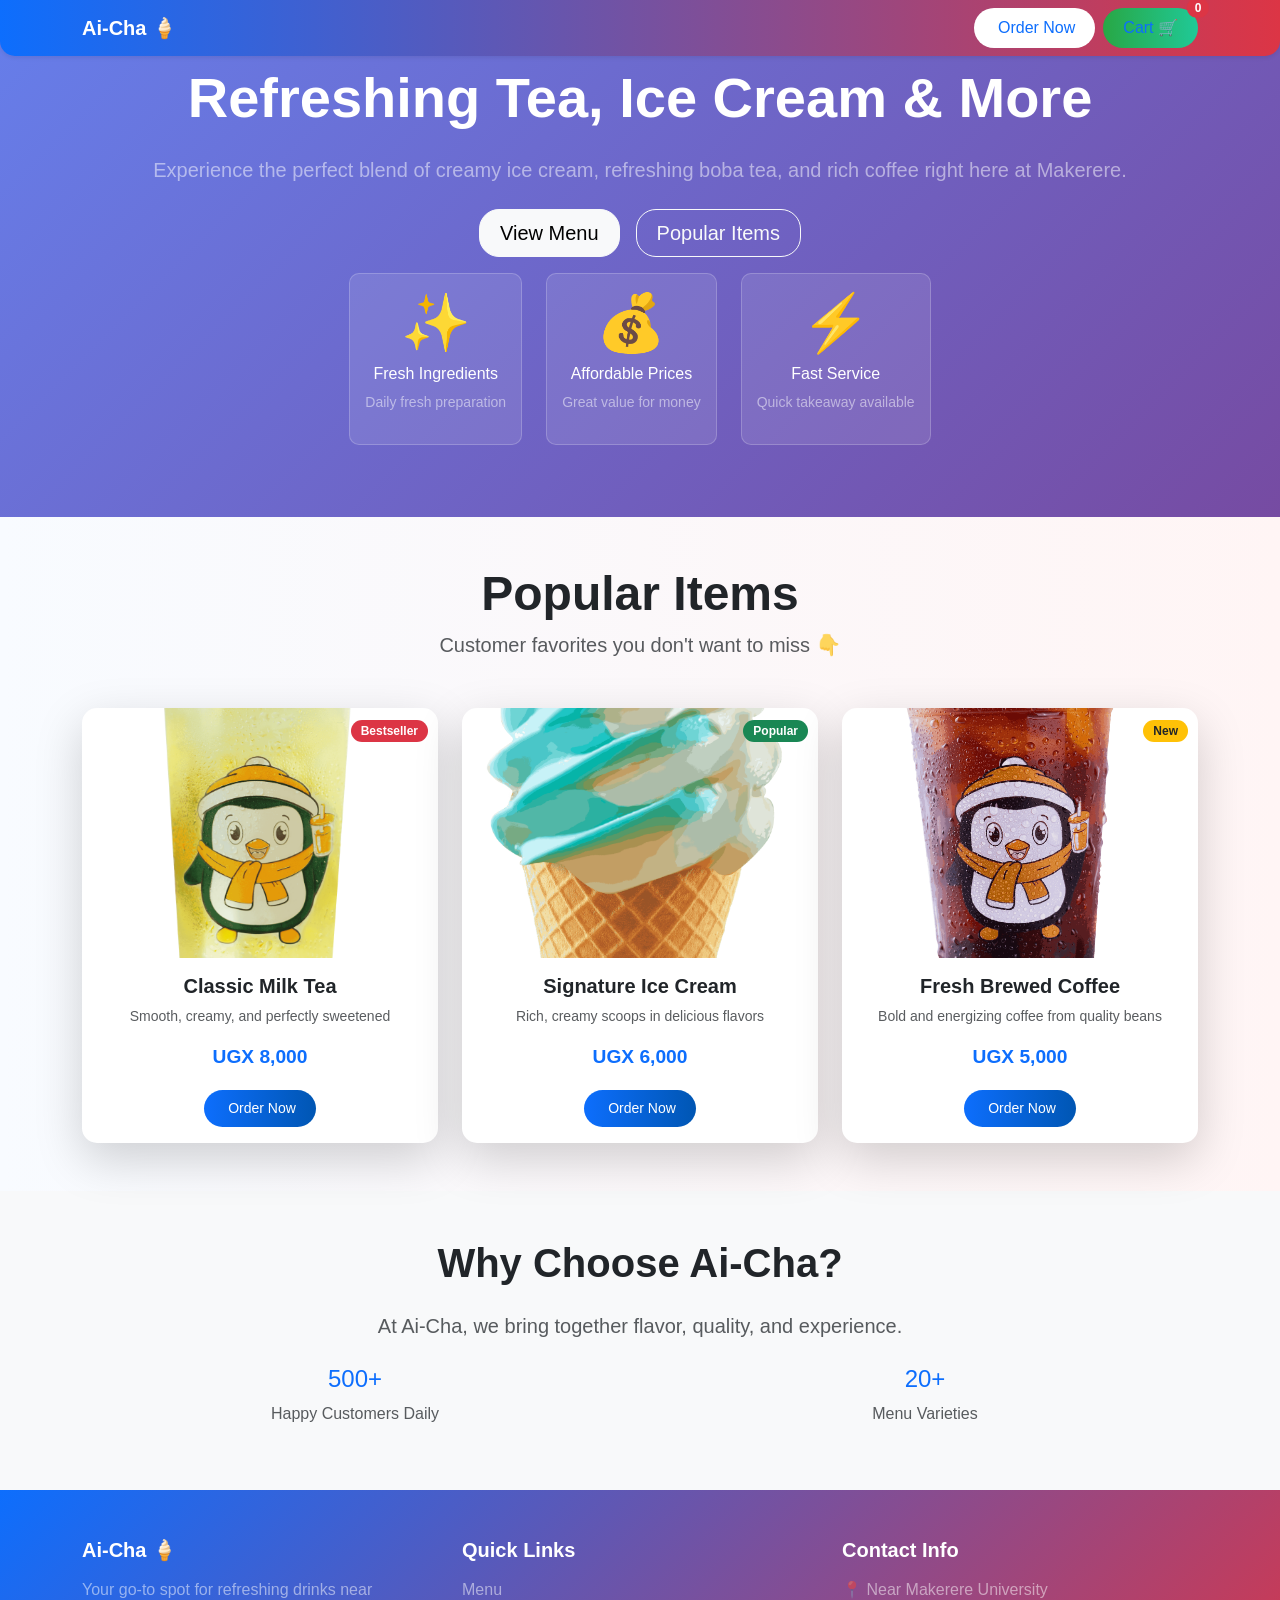
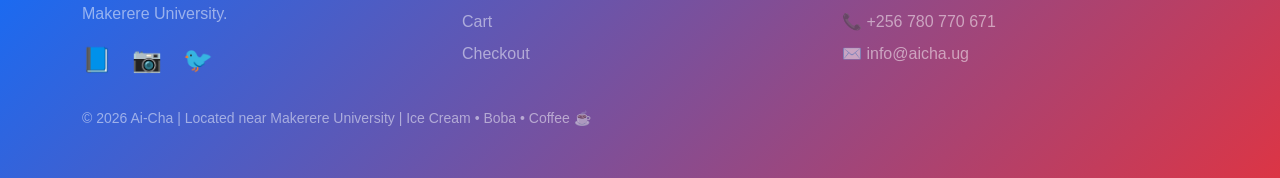
==== commit 22ae9def: "Updated contact phone number across all pages" ====
--- a/index.html
+++ b/index.html
@@ -9,7 +9,7 @@
     <link rel="stylesheet" href="css/styles.css">
 </head>
 <body>
-    
+
 <!-- navigation -->
 <nav class="navbar navbar-expand-lg navbar-light bg-light shadow-sm fixed-top">
   <div class="container">
@@ -174,7 +174,7 @@
             <div class="col-lg-4 mb-4">
                 <h5 class="fw-bold mb-3">Contact Info</h5>
                 <p class="text-white-50 mb-2">📍 Near Makerere University</p>
-                <p class="text-white-50 mb-2">📞 +256 700 000 000</p>
+                <p class="text-white-50 mb-2">📞 +256 780 770 671</p>
                 <p class="text-white-50">✉️ info@aicha.ug</p>
             </div>
         </div>
